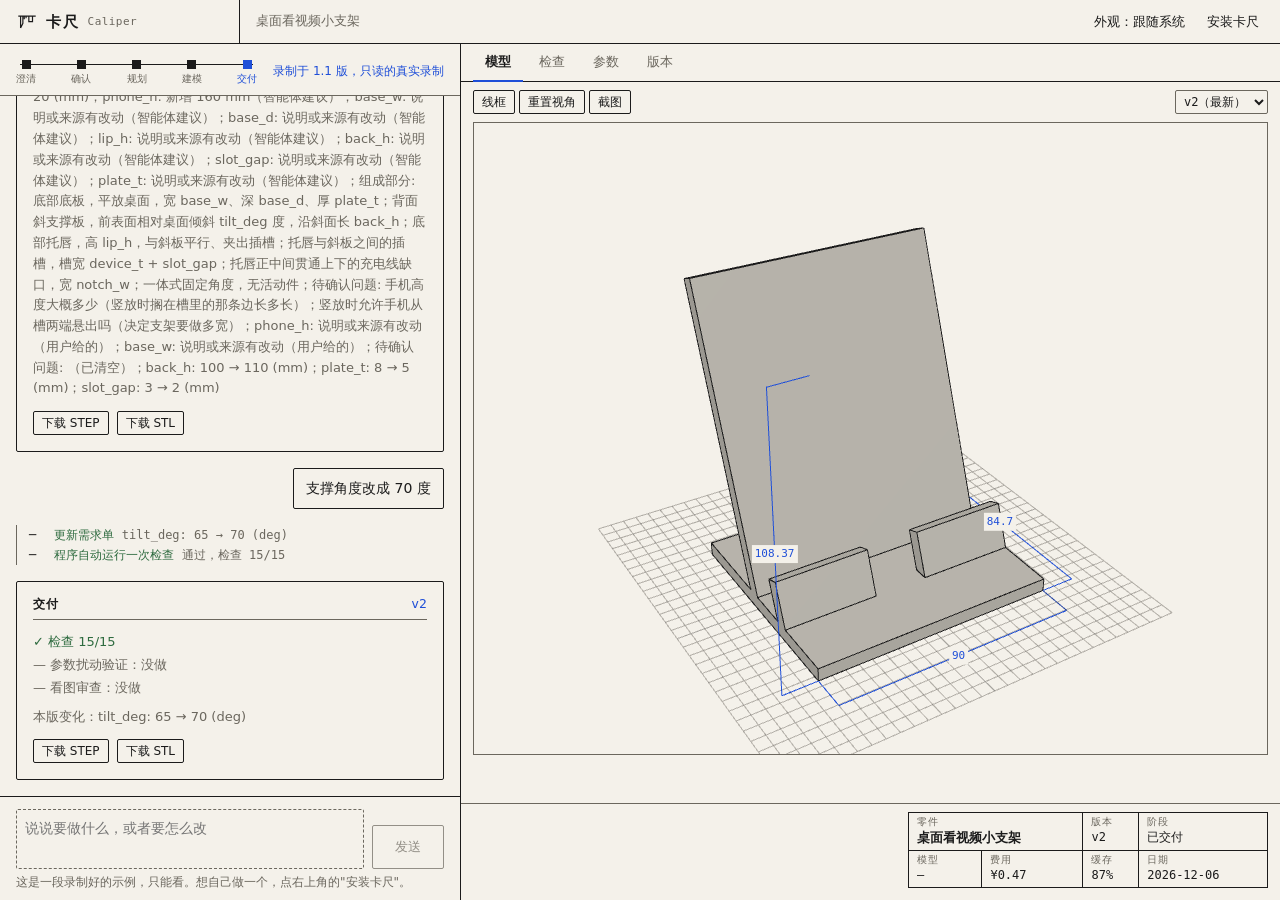
==== site/demo/index.html @ 4a447a4d "feat: 产品主页和在线回放；旧网页界面退役 另：持续集成的 Mac 机器改用 macos-15（偏离 D18）。  Co-Authored-By: Claude Opus 5.5 <noreply" ====
<!doctype html>
<html lang="zh-CN" data-theme="system" data-mode="static">
<head>
  <meta charset="utf-8">
  <meta name="viewport" content="width=device-width, initial-scale=1">
  <title>在线示例 · 卡尺 Caliper</title>
  <link rel="stylesheet" href="./static/css/tokens.css">
  <link rel="stylesheet" href="./static/css/base.css">
  <link rel="stylesheet" href="./static/css/layout.css">
  <link rel="stylesheet" href="./static/css/chat.css">
  <link rel="stylesheet" href="./static/css/bench.css">
  <link rel="stylesheet" href="./static/css/pages.css">
  <script type="importmap">{"imports": {"three": "./static/vendor/three/three.module.js"}}</script>
</head>
<body>
  <header class="topbar">
    <div class="brand"><span class="brand-mark" id="brand-mark"></span><span class="brand-name">卡尺</span><span class="brand-en">Caliper</span></div>
    <div class="top-title" id="top-title"></div>
    <div class="top-actions">
      <button class="btn btn-text" type="button" id="theme-btn"></button>
      <button class="btn btn-text" type="button" id="settings-btn">设置</button>
    </div>
  </header>
  <div class="conn hidden" id="conn" role="status" aria-live="polite">连接断开，正在重试</div>

  <main class="app" id="app">
    <aside class="sidebar" id="sidebar" aria-label="会话"></aside>
    <section class="chat" id="chat" aria-label="对话"></section>
    <section class="bench" id="bench" aria-label="工作台"></section>
  </main>
  <section class="page hidden" id="page"></section>

  <div class="toast" id="toast" role="status" aria-live="polite"></div>
  <dialog class="dialog" id="dialog" aria-label="确认"></dialog>

  <template id="icons">
    <svg data-icon="plus" width="14" height="14" viewBox="0 0 16 16" fill="none" aria-hidden="true"><path d="M8 3v10M3 8h10" stroke="currentColor" stroke-width="1.3"/></svg>
    <svg data-icon="pencil" width="14" height="14" viewBox="0 0 16 16" fill="none" aria-hidden="true"><path d="M3 13l1-3.5 7-7 2.5 2.5-7 7L3 13z" stroke="currentColor" stroke-width="1.2"/></svg>
    <svg data-icon="cross" width="14" height="14" viewBox="0 0 16 16" fill="none" aria-hidden="true"><path d="M4 4l8 8M12 4l-8 8" stroke="currentColor" stroke-width="1.3"/></svg>
    <svg data-icon="stop" width="12" height="12" viewBox="0 0 16 16" fill="none" aria-hidden="true"><path d="M4 4h8v8H4z" fill="currentColor"/></svg>
    <svg data-icon="caliper" width="22" height="22" viewBox="0 0 24 24" fill="none" aria-hidden="true"><path d="M2.5 5.5h19M5 5.5v13M5 18.5l2.5-5V5.5M14 5.5v6h4v-6M9 5.5V9M11 5.5V8" stroke="currentColor" stroke-width="1.3"/></svg>
  </template>
  <script type="module" src="./static/js/main.js"></script>
</body>
</html>
---- site/demo/static/css/tokens.css ----
/* 卡尺的视觉规范（设计文档 5.3）：浅色是米白图纸加墨线，深色是深蓝蓝图加白线。
   全部颜色只在这个文件里出现；其他样式和脚本一律用这里的变量。 */

:root {
  --paper: #F4F1EA;
  --paper-2: #EAE5D9;
  --ink: #1B1B1B;
  --ink-2: #6B675E;
  --accent: #1F4FD8;
  --ok: #2E6B3F;
  --bad: #B3261E;
  --line: var(--ink);
  --line-soft: var(--ink-2);
  --part: #D9D5CB;
  --part-edge: var(--ink);

  --font-ui: "Microsoft YaHei UI", "PingFang SC", system-ui, sans-serif;
  --font-mono: "Cascadia Mono", "SF Mono", Consolas, monospace;
  --s-1: 4px;
  --s-2: 8px;
  --s-3: 12px;
  --s-4: 16px;
  --s-5: 24px;
  --s-6: 32px;
  --radius: 2px;
  color-scheme: light;
}

:root[data-theme="dark"] {
  --paper: #0F2A4A;
  --paper-2: #16365C;
  --ink: #E6EEF8;
  --ink-2: #9DB7D6;
  --accent: #FFD166;
  --ok: #8FD6A3;
  --bad: #FF8A80;
  --line: var(--ink);
  --line-soft: var(--ink-2);
  --part: #7FA3CC;
  --part-edge: var(--ink);
  color-scheme: dark;
}

@media (prefers-color-scheme: dark) {
  :root[data-theme="system"] {
    --paper: #0F2A4A;
    --paper-2: #16365C;
    --ink: #E6EEF8;
    --ink-2: #9DB7D6;
    --accent: #FFD166;
    --ok: #8FD6A3;
    --bad: #FF8A80;
    --line: var(--ink);
    --line-soft: var(--ink-2);
    --part: #7FA3CC;
    --part-edge: var(--ink);
    color-scheme: dark;
  }
}
---- site/demo/static/css/base.css ----
/* 基础：重置、字、三种按钮、输入框、焦点、小节标题（尺寸线）、状态文字。颜色只用 tokens.css 的变量。 */

*, *::before, *::after { box-sizing: border-box; }
html, body { margin: 0; height: 100%; }
body {
  background: var(--paper);
  color: var(--ink);
  font-family: var(--font-ui);
  font-size: 14px;
  line-height: 1.6;
  -webkit-font-smoothing: antialiased;
}
h1, h2, h3, h4, p, ul, ol, dl, dd, figure { margin: 0; }
ul, ol { padding: 0; list-style: none; }
img { display: block; max-width: 100%; }
a { color: var(--accent); text-decoration: underline; text-underline-offset: 2px; }
::selection { background: var(--accent); color: var(--paper); }

/* 数字、参数名、工具调用、代码：等宽 */
.mono, code, kbd, pre, .num { font-family: var(--font-mono); font-variant-numeric: tabular-nums; }
.num { text-align: right; white-space: nowrap; }
pre { margin: 0; white-space: pre-wrap; word-break: break-word; font-size: 12px; }
.muted { color: var(--ink-2); }
.small { font-size: 12px; }
.hidden { display: none !important; }
.sr-only { position: absolute; width: 1px; height: 1px; overflow: hidden; clip-path: inset(50%); white-space: nowrap; }

/* 按钮：主要（强调色描边加强调色文字）、普通（主线色描边）、文字按钮（无边框） */
button { font: inherit; color: inherit; }
.btn {
  display: inline-flex; align-items: center; justify-content: center; gap: var(--s-1);
  height: 28px; padding: 0 var(--s-3);
  border: 1px solid var(--line); border-radius: var(--radius);
  background: transparent; color: var(--ink);
  font-size: 13px; line-height: 1; white-space: nowrap; cursor: pointer;
  transition: background-color .12s linear;
}
.btn:hover:not(:disabled) { background: var(--paper-2); }
.btn-primary { border-color: var(--accent); color: var(--accent); }
.btn-text { border-color: transparent; padding: 0 var(--s-2); }
.btn-text:hover:not(:disabled) { border-color: transparent; text-decoration: underline; text-underline-offset: 3px; background: transparent; }
.btn:disabled { color: var(--ink-2); border-color: var(--line-soft); cursor: default; opacity: .7; }
.btn-text:disabled { border-color: transparent; }
.btn.small { height: 24px; font-size: 12px; padding: 0 var(--s-2); }

/* 输入框 */
input, textarea, select {
  font: inherit; color: var(--ink); background: transparent;
  border: 1px solid var(--line-soft); border-radius: var(--radius);
  padding: var(--s-1) var(--s-2);
}
input:hover, textarea:hover, select:hover { border-color: var(--line); }
input:disabled, textarea:disabled, select:disabled { color: var(--ink-2); border-style: dashed; }
select option { background: var(--paper); color: var(--ink); }
input[type="range"] { accent-color: var(--accent); padding: 0; border: 0; }
input[type="checkbox"], input[type="radio"] { accent-color: var(--accent); }

/* 焦点：强调色 2px 描边 */
:focus { outline: none; }
:focus-visible { outline: 2px solid var(--accent); outline-offset: 1px; }

/* 小节标题：等宽小号编号 + 标题；下面一条两端带短竖线的尺寸线 */
.section-head {
  position: relative; display: flex; align-items: baseline; gap: var(--s-2);
  padding: 0 var(--s-1) var(--s-1); margin-bottom: var(--s-3);
  border-bottom: 1px solid var(--line);
}
.section-head::before, .section-head::after {
  content: ""; position: absolute; bottom: -4px; width: 1px; height: 7px; background: var(--line);
}
.section-head::before { left: 0; }
.section-head::after { right: 0; }
.section-no { font-family: var(--font-mono); font-size: 11px; color: var(--ink-2); letter-spacing: .04em; }
.section-title { font-size: 13px; font-weight: 600; letter-spacing: .06em; }
.section-meta { margin-left: auto; font-size: 12px; color: var(--ink-2); font-family: var(--font-mono); }

/* 状态：文字加符号，颜色只是辅助 */
.ok { color: var(--ok); }
.bad { color: var(--bad); }
.none { color: var(--ink-2); }

/* 滚动条细一点，颜色跟着主题 */
* { scrollbar-width: thin; scrollbar-color: var(--line-soft) transparent; }

/* 系统设置了"减少动态效果"：关掉过渡和动画 */
@media (prefers-reduced-motion: reduce) {
  *, *::before, *::after { transition: none !important; animation: none !important; }
}
---- site/demo/static/css/layout.css ----
/* 页面骨架：顶栏、三栏（会话 240px | 对话 ≥ 420px | 工作台 ≥ 440px）、连接状态、提示条、对话框、左栏。 */

body { display: grid; grid-template-rows: auto auto minmax(0, 1fr); min-width: 1040px; min-height: 640px; overflow: hidden; }
.topbar { grid-row: 1; }
.conn { grid-row: 2; }
.app, .page { grid-row: 3; }

/* ---- 顶栏 ---- */
.topbar {
  display: grid; grid-template-columns: 240px minmax(0, 1fr) auto; align-items: center;
  height: 44px; border-bottom: 1px solid var(--line);
}
.brand { display: flex; align-items: center; gap: var(--s-2); padding: 0 var(--s-4); height: 100%; border-right: 1px solid var(--line); }
.brand-mark { display: inline-flex; color: var(--ink); }
.brand-name { font-size: 15px; font-weight: 700; letter-spacing: .12em; }
.brand-en { font-family: var(--font-mono); font-size: 11px; color: var(--ink-2); letter-spacing: .04em; }
.top-title { padding: 0 var(--s-4); font-size: 13px; color: var(--ink-2); white-space: nowrap; overflow: hidden; text-overflow: ellipsis; }
.top-actions { display: flex; gap: var(--s-1); padding: 0 var(--s-3); }

.conn {
  padding: var(--s-1) var(--s-4); border-bottom: 1px solid var(--bad); color: var(--bad);
  font-size: 13px; text-align: center;
}
.conn::before { content: "✗ "; }

/* ---- 三栏 ---- */
.app {
  display: grid; min-height: 0;
  grid-template-columns: 240px minmax(420px, 36fr) minmax(440px, 64fr);
}
.app > * { min-width: 0; min-height: 0; }
.sidebar { border-right: 1px solid var(--line); display: flex; flex-direction: column; }
.chat { border-right: 1px solid var(--line); display: flex; flex-direction: column; }
.bench { display: flex; flex-direction: column; position: relative; }

/* 设置、案例库、引导：占满顶栏下面的整片区域 */
.page { min-height: 0; overflow: auto; }
body.on-page .app { display: none; }

/* ---- 左栏 ---- */
.side-head { padding: var(--s-3); border-bottom: 1px solid var(--line-soft); }
.side-head .btn { width: 100%; }
.side-list { flex: 1; overflow-y: auto; padding: var(--s-2) 0; }
.side-empty { padding: var(--s-3) var(--s-4); color: var(--ink-2); font-size: 13px; }
.side-group { margin-top: var(--s-4); }
.side-label { padding: 0 var(--s-4) var(--s-1); font-size: 12px; font-weight: 400; color: var(--ink-2); letter-spacing: .06em; }
.sessions { display: flex; flex-direction: column; }
.session { position: relative; display: flex; align-items: stretch; border-left: 2px solid transparent; }
.session.current { border-left-color: var(--accent); background: var(--paper-2); }
.session-open {
  flex: 1; min-width: 0; display: flex; flex-direction: column; gap: 2px; text-align: left;
  padding: var(--s-2) var(--s-2) var(--s-2) var(--s-4); background: transparent; border: 0; cursor: pointer;
}
.session-open:hover { background: var(--paper-2); }
.s-title { font-size: 13px; white-space: nowrap; overflow: hidden; text-overflow: ellipsis; }
.session.current .s-title { font-weight: 600; }
.s-meta { display: flex; justify-content: space-between; gap: var(--s-2); font-size: 11px; color: var(--ink-2); font-family: var(--font-mono); }
.s-rename { width: 100%; font-size: 13px; padding: 2px var(--s-1); }
.session-tools { display: flex; align-items: center; padding-right: var(--s-1); opacity: 0; }
.session:hover .session-tools, .session:focus-within .session-tools { opacity: 1; }
.session-tools .btn { padding: 0 var(--s-1); }
.side-foot { border-top: 1px solid var(--line-soft); padding: var(--s-2) var(--s-3); }

/* ---- 提示条 ---- */
.toast {
  position: fixed; left: 50%; bottom: var(--s-5); transform: translateX(-50%);
  padding: var(--s-2) var(--s-4); background: var(--paper); color: var(--ink); border: 1px solid var(--line);
  font-size: 13px; opacity: 0; pointer-events: none; transition: opacity .15s linear;
}
.toast.show { opacity: 1; }

/* ---- 对话框 ---- */
.dialog { padding: 0; border: 1px solid var(--line); border-radius: var(--radius); background: var(--paper); color: var(--ink); max-width: 440px; }
.dialog::backdrop { background: var(--paper); opacity: .7; }
.dialog-body { display: flex; flex-direction: column; gap: var(--s-3); padding: var(--s-5); }
.dialog-body h3 { font-size: 14px; }
.dialog-actions { display: flex; justify-content: flex-end; gap: var(--s-2); margin-top: var(--s-2); }
.field { display: flex; flex-direction: column; gap: var(--s-1); font-size: 12px; color: var(--ink-2); }
.field input { font-size: 14px; color: var(--ink); }

/* 窗口最小是 1100×700，但这是连边框算的：页面本身会窄十几像素。只在这种时候把左栏和两栏的下限放松一点，免得右边被切掉 */
@media (max-width: 1099px) {
  .topbar { grid-template-columns: 220px minmax(0, 1fr) auto; }
  .app { grid-template-columns: 220px minmax(400px, 36fr) minmax(420px, 64fr); }
}

/* 在线示例（静态回放，计划 4 Task 5）：只有一个只读会话，不要侧栏 */
body.static-mode .sidebar { display: none; }
body.static-mode .app { grid-template-columns: minmax(420px, 36fr) minmax(440px, 64fr); }
---- site/demo/static/css/chat.css ----
/* 中栏：阶段刻度、对话记录、工具树、卡片、输入框。颜色只用 tokens.css 的变量。 */

/* ---- 阶段刻度：一条带刻度的尺寸线 ---- */
.progress { display: flex; align-items: center; gap: var(--s-4); padding: var(--s-3) var(--s-4) var(--s-2); border-bottom: 1px solid var(--line-soft); }
.ruler { position: relative; display: flex; justify-content: space-between; flex: 1; min-width: 0; max-width: 360px; padding-top: 4px; }
.ruler::before { content: ""; position: absolute; left: 4px; right: 4px; top: 8px; border-top: 1px solid var(--line); }
.tick { position: relative; display: flex; flex-direction: column; align-items: center; gap: 2px; min-width: 0; }
.tick-mark { width: 9px; height: 9px; border: 1px solid var(--line); background: var(--paper); transition: background-color .3s linear, border-color .3s linear; }
.tick.done .tick-mark { background: var(--ink); }
.tick.current .tick-mark { border-color: var(--accent); background: var(--accent); }
.tick-label { font-family: var(--font-mono); font-size: 10px; color: var(--ink-2); white-space: nowrap; }
.tick.current .tick-label { color: var(--accent); }
.ruler-caption { font-size: 12px; color: var(--accent); white-space: nowrap; overflow: hidden; text-overflow: ellipsis; max-width: 45%; }

/* ---- 对话记录 ---- */
.messages { flex: 1; overflow-y: auto; padding: var(--s-4); display: flex; flex-direction: column; gap: var(--s-4); }
.msg p { white-space: pre-wrap; word-break: break-word; }
.msg.user { align-self: flex-end; max-width: 85%; border: 1px solid var(--line); border-radius: var(--radius); padding: var(--s-2) var(--s-3); }
.assistant-text { white-space: pre-wrap; word-break: break-word; }
.msg.live { display: flex; flex-direction: column; gap: var(--s-2); }
.streaming::after { content: ""; display: inline-block; width: 1px; height: 1em; margin-left: 2px; vertical-align: -2px; background: var(--ink); animation: caret 1s steps(1) infinite; }
@keyframes caret { 50% { opacity: 0; } }
.thinking { font-size: 13px; }

/* ---- 工具树：等宽，制图的树形线 ---- */
.tree { display: flex; flex-direction: column; font-family: var(--font-mono); font-size: 12px; line-height: 1.7; border-left: 1px solid var(--line-soft); padding-left: var(--s-3); }
.tree-line { display: flex; align-items: baseline; gap: var(--s-2); min-width: 0; color: var(--ink); text-align: left; background: transparent; border: 0; padding: 0; font: inherit; }
.tree-line.d1 { padding-left: var(--s-2); }
.tree-mark { flex: none; color: var(--ink-2); min-width: 1.4em; }
.tree-line.d0 .tree-mark { color: var(--ink); font-weight: 600; }
.tree-text { flex: none; white-space: nowrap; }
.tree-detail { color: var(--ink-2); white-space: nowrap; overflow: hidden; text-overflow: ellipsis; min-width: 0; }
.tree-line.bad .tree-detail, .tree-line.bad .tree-text { color: var(--bad); }
.tree-line.ok.d0 .tree-text { color: var(--ok); }
.tree-toggle { cursor: pointer; }
.tree-toggle:hover .tree-text { text-decoration: underline; text-underline-offset: 3px; }
.tree-toggle::after { content: "+"; margin-left: auto; padding-left: var(--s-2); color: var(--ink-2); }
.tree-toggle[aria-expanded="true"]::after { content: "−"; }
.spin { flex: none; display: inline-block; width: 8px; height: 1px; background: var(--accent); animation: spin .8s linear infinite; margin-right: -2px; }
@keyframes spin { to { transform: rotate(360deg); } }
.tree-line.running .tree-text { color: var(--accent); }

/* ---- 卡片：1px 线框，没有阴影 ---- */
.card { border: 1px solid var(--line); border-radius: var(--radius); display: flex; flex-direction: column; gap: var(--s-2); padding: var(--s-3) var(--s-4) var(--s-4); }
.card-head { display: flex; justify-content: space-between; align-items: baseline; border-bottom: 1px solid var(--line-soft); padding-bottom: var(--s-1); margin-bottom: var(--s-1); }
.card-kind { font-size: 12px; font-weight: 600; letter-spacing: .06em; }
.card-extra { font-family: var(--font-mono); font-size: 13px; color: var(--accent); }
.card-text { white-space: pre-wrap; }
.card-lines { display: flex; flex-direction: column; gap: 2px; font-size: 13px; }
.card-actions { display: flex; align-items: center; flex-wrap: wrap; gap: var(--s-2); margin-top: var(--s-1); }
.card.trouble.failed, .card.trouble.error { border-color: var(--bad); }
.card.trouble .card-kind { color: var(--bad); }
.card.trouble.stopped .card-kind { color: var(--ink-2); }
.changes { font-size: 13px; color: var(--ink-2); }
.objections { padding-left: var(--s-4); font-size: 13px; list-style: "– "; }
a.btn { text-decoration: none; }

.questions { display: flex; flex-direction: column; gap: var(--s-3); }
.questions li { display: grid; grid-template-columns: 1.6em minmax(0, 1fr); gap: var(--s-2); }
.q-no { font-family: var(--font-mono); color: var(--accent); }
.q-body { display: flex; flex-direction: column; gap: var(--s-1); }
.answer { width: 100%; resize: vertical; min-height: 30px; }

/* ---- 需求单 ---- */
.brief { display: flex; flex-direction: column; gap: var(--s-2); }
.brief-name { font-size: 15px; font-weight: 600; }
.brief-list h4 { font-size: 12px; font-weight: 600; color: var(--ink-2); margin-bottom: 2px; }
.brief-list ul { padding-left: var(--s-4); list-style: "– "; font-size: 13px; }
.table { width: 100%; border-collapse: collapse; font-size: 13px; }
.table th { text-align: left; font-weight: 400; font-size: 12px; color: var(--ink-2); border-bottom: 1px solid var(--line); padding: 2px var(--s-2) 2px 0; }
.table td { border-bottom: 1px solid var(--line-soft); padding: var(--s-1) var(--s-2) var(--s-1) 0; vertical-align: top; }
.table th.num, .table td.num { text-align: right; }
.tag { display: inline-block; font-size: 11px; line-height: 1; padding: 3px 5px; border: 1px solid var(--line); border-radius: var(--radius); white-space: nowrap; }
.tag-user { background: var(--ink); color: var(--paper); }
.tag-suggested { color: var(--ink-2); border-color: var(--line-soft); }
.status { white-space: nowrap; }
.status.ok { color: var(--ok); }
.status.bad { color: var(--bad); }
.status.none { color: var(--ink-2); }

/* ---- 空状态 ---- */
.empty { margin: auto 0; display: flex; flex-direction: column; gap: var(--s-3); padding: var(--s-5) 0; }
.empty p { font-size: 15px; }
.examples { display: flex; flex-direction: column; gap: var(--s-1); border-left: 1px solid var(--line); }
.examples .btn { justify-content: flex-start; height: auto; padding: var(--s-1) var(--s-3); white-space: normal; text-align: left; line-height: 1.5; color: var(--accent); }

/* ---- 输入框 ---- */
.composer { border-top: 1px solid var(--line); padding: var(--s-3) var(--s-4) var(--s-2); }
.composer-row { display: flex; gap: var(--s-2); align-items: flex-end; }
.composer-input { flex: 1; resize: none; min-height: 44px; max-height: 180px; line-height: 1.5; padding: var(--s-2); }
.composer-send { height: 44px; min-width: 72px; }
.composer-note { margin-top: var(--s-1); }
---- site/demo/static/css/bench.css ----
/* 右栏：页签、模型页签（3D、工具条、阶段刻度）、检查、参数、版本、标题栏。颜色只用 tokens.css 的变量。 */

/* ---- 页签 ---- */
.tabs { display: flex; border-bottom: 1px solid var(--line); padding: 0 var(--s-3); gap: var(--s-1); }
.tab {
  height: 38px; padding: 0 var(--s-3); border: 0; background: transparent; cursor: pointer;
  font-size: 13px; color: var(--ink-2); border-bottom: 2px solid transparent; margin-bottom: -1px;
}
.tab:hover { color: var(--ink); }
.tab[aria-selected="true"] { color: var(--ink); border-bottom-color: var(--accent); font-weight: 600; }
.panels { flex: 1; min-height: 0; position: relative; }
.panel { position: absolute; inset: 0; overflow: auto; }
.panel[hidden] { display: none; }
.panel-model { display: flex; flex-direction: column; overflow: hidden; }

/* ---- 模型 ---- */
.model-bar { display: flex; justify-content: space-between; align-items: center; gap: var(--s-2); padding: var(--s-2) var(--s-3); }
.model-tools { display: flex; gap: var(--s-1); }
.btn[aria-pressed="true"] { background: var(--paper-2); font-weight: 600; }   /* 按下的开关：和主要按钮区分开 */
.version-select { font-family: var(--font-mono); font-size: 12px; height: 24px; padding: 0 var(--s-1); }
.model-stage { position: relative; flex: 1; min-height: 0; margin: 0 var(--s-3); border: 1px solid var(--line-soft); }
.viewport { position: absolute; inset: 0; overflow: hidden; }
.viewer-canvas { display: block; width: 100%; height: 100%; cursor: grab; }
.viewer-canvas:active { cursor: grabbing; }
.dim-labels { position: absolute; inset: 0; pointer-events: none; }
.dim-label {
  position: absolute; left: 0; top: 0; padding: 0 3px; background: var(--paper);
  font-family: var(--font-mono); font-size: 11px; color: var(--accent); white-space: nowrap;
}
.shot { position: absolute; inset: 0; width: 100%; height: 100%; object-fit: contain; background: var(--paper); }
.viewer-note {
  position: absolute; left: 0; right: 0; top: 0; padding: var(--s-1) var(--s-3);
  border-bottom: 1px solid var(--line-soft); background: var(--paper); font-size: 12px; color: var(--ink-2);
}
.bench-empty { position: absolute; inset: 0; display: flex; flex-direction: column; align-items: flex-start; justify-content: center; gap: var(--s-2); padding: var(--s-6); }
.bench-empty p { max-width: 32em; color: var(--ink-2); }
.bench-empty .btn { padding-left: 0; color: var(--accent); }

/* 阶段回看：一条带刻度的尺寸线，刻度可以点 */
.stage-ruler { padding: var(--s-2) var(--s-4) var(--s-3); min-height: 48px; }
.ruler.wide { max-width: none; }
.tick-btn { display: flex; flex-direction: column; align-items: center; gap: 2px; background: transparent; border: 0; padding: 0 2px; cursor: pointer; }
.tick-btn:hover .tick-label { color: var(--ink); }
.stage-ruler .tick.done .tick-mark { background: var(--paper); }
.stage-ruler .tick.current .tick-mark { background: var(--accent); border-color: var(--accent); }

/* 留出右下角标题栏的位置 */
.titleblock-slot { flex: none; }

/* ---- 检查、参数、版本的公共部分 ---- */
.pane { padding: var(--s-4) var(--s-4) var(--s-5); display: flex; flex-direction: column; gap: var(--s-5); }
.bench-empty.static { position: static; padding: var(--s-6) var(--s-5); }
.big-count { display: flex; align-items: baseline; gap: var(--s-3); }
.num.big { font-size: 32px; line-height: 1; letter-spacing: -.02em; text-align: left; }
.num.big.ok { color: var(--ok); }
.num.big.bad { color: var(--bad); }
.table.checks td:nth-child(2) { word-break: break-all; }
.group-row th { padding-top: var(--s-3); font-size: 12px; font-weight: 600; color: var(--ink); border-bottom: 1px solid var(--line-soft); text-align: left; }
.row-bad td { color: var(--bad); }
.plain-list { padding-left: var(--s-4); list-style: "– "; font-size: 13px; }

/* 看图审查的四张小图 */
.review-views { display: grid; grid-template-columns: repeat(4, minmax(0, 1fr)); gap: var(--s-2); margin-bottom: var(--s-3); }
.view-thumb { display: flex; flex-direction: column; gap: 2px; padding: 0; border: 1px solid var(--line-soft); background: transparent; cursor: zoom-in; }
.view-thumb img { width: 100%; aspect-ratio: 4 / 3; object-fit: contain; }
.dialog-body.zoom { padding: var(--s-3); align-items: flex-end; }
.dialog-body.zoom img { max-width: min(80vw, 900px); max-height: 70vh; }
.dialog:has(.zoom) { max-width: none; }

/* ---- 参数 ---- */
.lock-note { padding: var(--s-2) var(--s-3); border: 1px dashed var(--line-soft); font-size: 13px; }
.params-edit td { vertical-align: middle; }
.params-edit tr.edited td:first-child { border-left: 2px solid var(--accent); padding-left: var(--s-2); }
.params-edit .pname { display: block; }
.params-edit .note { display: block; font-size: 11px; line-height: 1.4; max-width: 18em; }
.param-input { width: 6.5em; text-align: right; font-family: var(--font-mono); }
.param-input[aria-invalid="true"] { border-color: var(--bad); }
.field-error { font-size: 11px; color: var(--bad); text-align: left; white-space: normal; }
.params-edit .unit { width: 2.5em; }
.params-edit .slider input { width: 100%; min-width: 80px; }
.apply-row { display: flex; gap: var(--s-2); margin-top: var(--s-3); }
.apply-failed { border: 1px solid var(--bad); padding: var(--s-2) var(--s-3); margin-bottom: var(--s-3); display: flex; flex-direction: column; gap: var(--s-1); }
.failed-list { padding-left: var(--s-4); list-style: "– "; font-size: 13px; }

/* ---- 版本 ---- */
.versions { display: flex; flex-direction: column; }
.version { display: grid; grid-template-columns: auto 96px minmax(0, 1fr); gap: var(--s-3); padding: var(--s-3) 0; border-bottom: 1px solid var(--line-soft); }
.version.picked { border-left: 2px solid var(--accent); padding-left: var(--s-2); }
.v-pick { padding-top: 2px; }
.v-thumb { width: 96px; height: 72px; object-fit: contain; border: 1px solid var(--line-soft); }
.v-body { display: flex; flex-direction: column; gap: var(--s-1); min-width: 0; }
.v-head { display: flex; align-items: baseline; gap: var(--s-3); }
.v-name { font-size: 15px; font-weight: 600; }
.v-changes { font-size: 13px; color: var(--ink-2); overflow-wrap: anywhere; display: -webkit-box; -webkit-line-clamp: 3; -webkit-box-orient: vertical; overflow: hidden; }
.v-actions { display: flex; flex-wrap: wrap; gap: var(--s-1); }
.compare { display: flex; flex-direction: column; gap: var(--s-2); }
.compare-shots { display: grid; grid-template-columns: 1fr 1fr; gap: var(--s-3); }
.compare-shots img { width: 100%; aspect-ratio: 4 / 3; object-fit: contain; border: 1px solid var(--line-soft); }

/* ---- 标题栏：像图纸右下角的那一块 ---- */
.titleblock-slot { display: flex; justify-content: flex-end; padding: var(--s-2) var(--s-3) var(--s-3); border-top: 1px solid var(--line-soft); }
.titleblock { border-collapse: collapse; border: 1px solid var(--line); min-width: 360px; max-width: 100%; }
.titleblock td { border: 1px solid var(--line); padding: 2px var(--s-2) 3px; vertical-align: top; }
.tb-label { display: block; font-size: 10px; color: var(--ink-2); letter-spacing: .08em; line-height: 1.4; }
.tb-value { display: block; font-family: var(--font-mono); font-size: 12px; line-height: 1.4; white-space: nowrap; overflow: hidden; text-overflow: ellipsis; max-width: 16em; }
.tb-part .tb-value { font-family: var(--font-ui); font-weight: 600; font-size: 13px; }
---- site/demo/static/css/pages.css ----
/* 整页：引导、设置、案例库。颜色只用 tokens.css 的变量。 */

.page-narrow { max-width: 720px; margin: 0 auto; padding: var(--s-6) var(--s-5); display: flex; flex-direction: column; gap: var(--s-4); }
.page-title { font-size: 20px; font-weight: 600; letter-spacing: .04em; }
.page-top { display: flex; justify-content: space-between; align-items: baseline; }
.page-actions { display: flex; flex-wrap: wrap; align-items: center; gap: var(--s-2); }
.field-row { display: grid; grid-template-columns: repeat(auto-fit, minmax(180px, 1fr)); gap: var(--s-3); }
.field.wide input { max-width: 420px; }
.note-block { max-width: 36em; border-left: 1px solid var(--line-soft); padding-left: var(--s-3); }

/* ---- 引导 ---- */
.ruler.steps { max-width: 420px; margin-bottom: var(--s-3); }
.ruler.steps .tick-label { font-size: 11px; }
.choice-list { display: flex; flex-direction: column; border-top: 1px solid var(--line-soft); }
.choice {
  display: grid; grid-template-columns: 9em minmax(0, 1fr); gap: var(--s-3); align-items: baseline; text-align: left;
  padding: var(--s-2) var(--s-3); border: 0; border-bottom: 1px solid var(--line-soft); border-left: 2px solid transparent;
  background: transparent; cursor: pointer;
}
.choice:hover { background: var(--paper-2); }
.choice.on { border-left-color: var(--accent); background: var(--paper-2); }
.choice-name { font-weight: 600; }
.key-input { font-family: var(--font-mono); width: 100%; max-width: 420px; }

/* ---- 设置 ---- */
.settings { display: grid; grid-template-columns: 200px minmax(0, 1fr); height: 100%; }
.set-nav { border-right: 1px solid var(--line); padding: var(--s-5) var(--s-3); display: flex; flex-direction: column; gap: var(--s-4); }
.set-nav ol { display: flex; flex-direction: column; gap: 2px; }
.set-nav a { display: flex; gap: var(--s-2); padding: var(--s-1) var(--s-2); color: var(--ink); text-decoration: none; font-size: 13px; }
.set-nav a:hover { background: var(--paper-2); }
.set-nav .mono { color: var(--ink-2); font-size: 11px; }
.set-body { overflow-y: auto; padding: var(--s-6) var(--s-6) 30vh; display: flex; flex-direction: column; gap: var(--s-6); max-width: 760px; }
.set-block { display: flex; flex-direction: column; gap: var(--s-3); scroll-margin-top: var(--s-5); }
.set-block .field { max-width: 420px; }
.set-note { font-size: 13px; }
.toggle { display: grid; grid-template-columns: auto minmax(0, 1fr); gap: var(--s-3); align-items: start; padding: var(--s-2) 0; border-bottom: 1px solid var(--line-soft); cursor: pointer; }
.toggle input { margin-top: 4px; }
.toggle-text { display: flex; flex-direction: column; gap: 2px; }
.radio-row { display: flex; gap: var(--s-5); }
.radio { display: flex; gap: var(--s-2); align-items: center; cursor: pointer; }
.path { word-break: break-all; }
.table.about { max-width: 420px; }

/* ---- 案例库 ---- */
.case-list { display: flex; flex-direction: column; }
.case { padding: var(--s-3) 0; border-bottom: 1px solid var(--line-soft); display: flex; flex-direction: column; gap: var(--s-1); }
.case-head { display: flex; align-items: baseline; gap: var(--s-3); }
.case-head h3 { font-size: 14px; font-weight: 600; }
.case-tags { display: flex; flex-wrap: wrap; gap: var(--s-1); flex: 1; }
.case-request { font-size: 13px; }
.case-stages { display: flex; flex-wrap: wrap; gap: var(--s-1) var(--s-4); color: var(--ink-2); }
.empty-note { display: flex; flex-direction: column; align-items: flex-start; gap: var(--s-1); }
.fatal { padding: var(--s-6); grid-column: 1 / -1; }
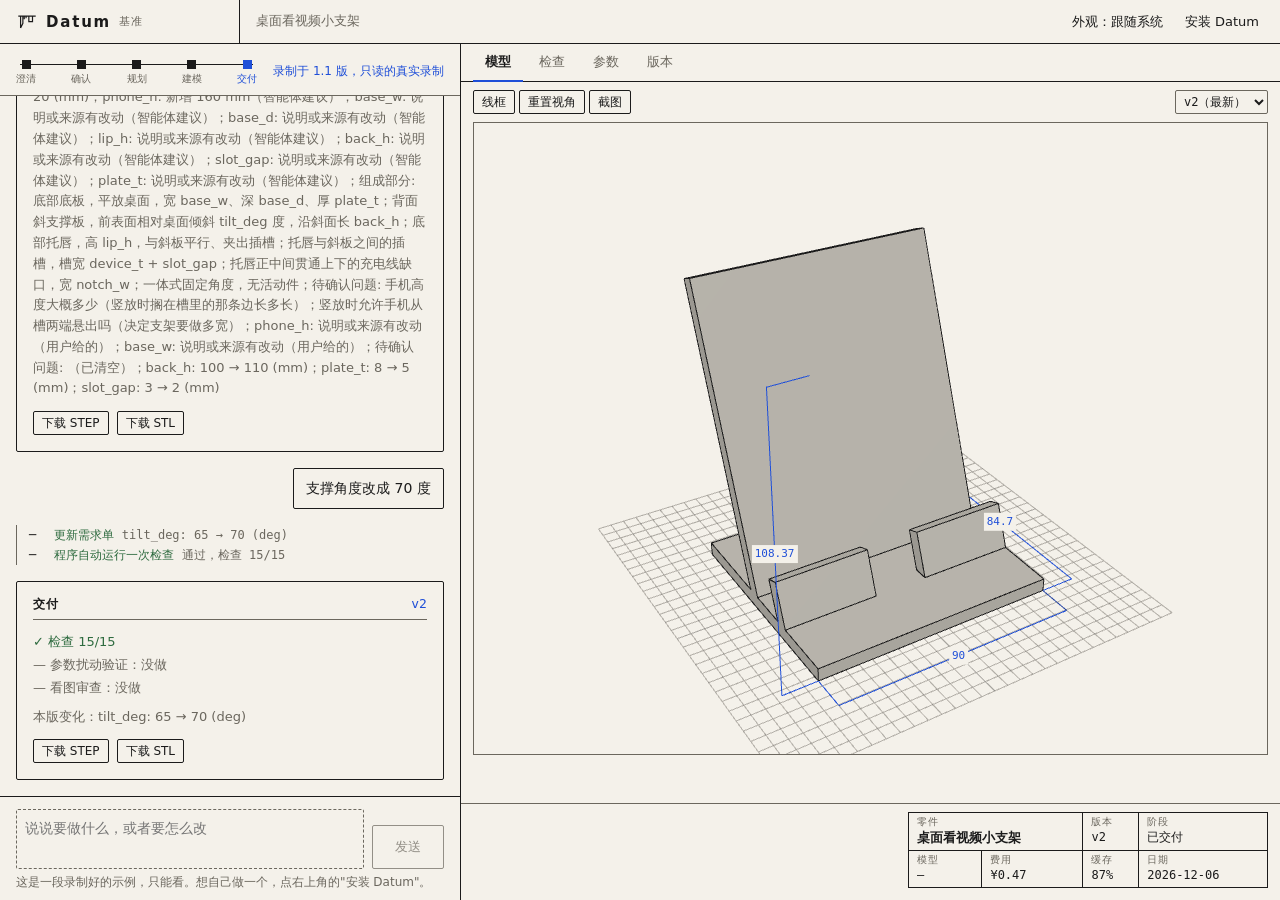
==== commit a584bb7c: "chore: 改名为 Datum 基准，版本 3.0.0 Co-Authored-By: Claude Opus 5.5 <noreply@anthropic.com>" ====
--- a/site/demo/index.html
+++ b/site/demo/index.html
@@ -3,7 +3,7 @@
 <head>
   <meta charset="utf-8">
   <meta name="viewport" content="width=device-width, initial-scale=1">
-  <title>在线示例 · 卡尺 Caliper</title>
+  <title>在线示例 · Datum 基准</title>
   <link rel="stylesheet" href="./static/css/tokens.css">
   <link rel="stylesheet" href="./static/css/base.css">
   <link rel="stylesheet" href="./static/css/layout.css">
@@ -14,7 +14,7 @@
 </head>
 <body>
   <header class="topbar">
-    <div class="brand"><span class="brand-mark" id="brand-mark"></span><span class="brand-name">卡尺</span><span class="brand-en">Caliper</span></div>
+    <div class="brand"><span class="brand-mark" id="brand-mark"></span><span class="brand-name">Datum</span><span class="brand-en">基准</span></div>
     <div class="top-title" id="top-title"></div>
     <div class="top-actions">
       <button class="btn btn-text" type="button" id="theme-btn"></button>
@@ -38,7 +38,7 @@
     <svg data-icon="pencil" width="14" height="14" viewBox="0 0 16 16" fill="none" aria-hidden="true"><path d="M3 13l1-3.5 7-7 2.5 2.5-7 7L3 13z" stroke="currentColor" stroke-width="1.2"/></svg>
     <svg data-icon="cross" width="14" height="14" viewBox="0 0 16 16" fill="none" aria-hidden="true"><path d="M4 4l8 8M12 4l-8 8" stroke="currentColor" stroke-width="1.3"/></svg>
     <svg data-icon="stop" width="12" height="12" viewBox="0 0 16 16" fill="none" aria-hidden="true"><path d="M4 4h8v8H4z" fill="currentColor"/></svg>
-    <svg data-icon="caliper" width="22" height="22" viewBox="0 0 24 24" fill="none" aria-hidden="true"><path d="M2.5 5.5h19M5 5.5v13M5 18.5l2.5-5V5.5M14 5.5v6h4v-6M9 5.5V9M11 5.5V8" stroke="currentColor" stroke-width="1.3"/></svg>
+    <svg data-icon="brand" width="22" height="22" viewBox="0 0 24 24" fill="none" aria-hidden="true"><path d="M2.5 5.5h19M5 5.5v13M5 18.5l2.5-5V5.5M14 5.5v6h4v-6M9 5.5V9M11 5.5V8" stroke="currentColor" stroke-width="1.3"/></svg>
   </template>
   <script type="module" src="./static/js/main.js"></script>
 </body>
--- a/site/demo/static/css/tokens.css
+++ b/site/demo/static/css/tokens.css
@@ -1,4 +1,4 @@
-/* 卡尺的视觉规范（设计文档 5.3）：浅色是米白图纸加墨线，深色是深蓝蓝图加白线。
+/* Datum 的视觉规范（设计文档 5.3）：浅色是米白图纸加墨线，深色是深蓝蓝图加白线。
    全部颜色只在这个文件里出现；其他样式和脚本一律用这里的变量。 */
 
 :root {
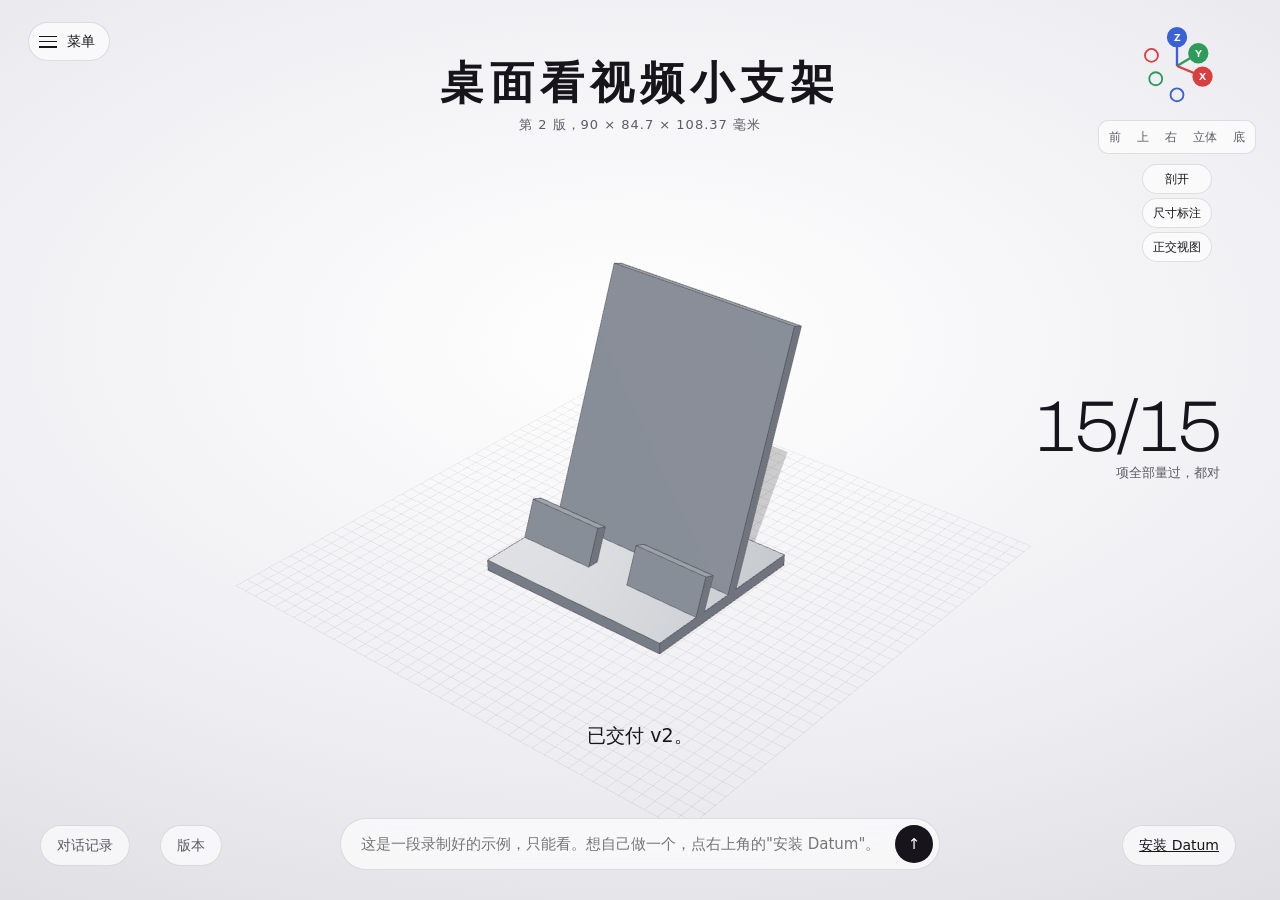
==== commit f4fb867e: "feat: 展台界面（外壳、需求单、抽屉、三维舞台、多零件、运动条、调参数、对比） Co-Authored-By: Claude Opus 5.5 <noreply@anthropic.com>" ====
--- a/site/demo/index.html
+++ b/site/demo/index.html
@@ -6,40 +6,49 @@
   <title>在线示例 · Datum 基准</title>
   <link rel="stylesheet" href="./static/css/tokens.css">
   <link rel="stylesheet" href="./static/css/base.css">
-  <link rel="stylesheet" href="./static/css/layout.css">
-  <link rel="stylesheet" href="./static/css/chat.css">
-  <link rel="stylesheet" href="./static/css/bench.css">
+  <link rel="stylesheet" href="./static/css/stage.css">
+  <link rel="stylesheet" href="./static/css/overlays.css">
   <link rel="stylesheet" href="./static/css/pages.css">
   <script type="importmap">{"imports": {"three": "./static/vendor/three/three.module.js"}}</script>
 </head>
 <body>
-  <header class="topbar">
-    <div class="brand"><span class="brand-mark" id="brand-mark"></span><span class="brand-name">Datum</span><span class="brand-en">基准</span></div>
-    <div class="top-title" id="top-title"></div>
-    <div class="top-actions">
-      <button class="btn btn-text" type="button" id="theme-btn"></button>
-      <button class="btn btn-text" type="button" id="settings-btn">设置</button>
-    </div>
-  </header>
-  <div class="conn hidden" id="conn" role="status" aria-live="polite">连接断开，正在重试</div>
+  <div id="view" aria-label="零件的三维画面"></div>
+  <div id="labels" class="gone" aria-hidden="true"></div>
+  <svg id="svg-ns" class="gone" aria-hidden="true"></svg>
 
-  <main class="app" id="app">
-    <aside class="sidebar" id="sidebar" aria-label="会话"></aside>
-    <section class="chat" id="chat" aria-label="对话"></section>
-    <section class="bench" id="bench" aria-label="工作台"></section>
-  </main>
-  <section class="page hidden" id="page"></section>
+  <button class="menu-btn glass pill" type="button" id="menu-btn" aria-label="菜单"><span class="bars" aria-hidden="true"><i></i><i></i><i></i></span>菜单</button>
+  <div class="title fade"><h1 id="title-h1">新零件</h1><p id="title-sub"></p></div>
 
+  <nav class="steps gone" id="steps" aria-label="步骤"></nav>
+  <nav class="parts" id="parts" aria-label="零件"></nav>
+  <button class="score gone" type="button" id="score" aria-label="查看检查"><b class="num" id="score-n"></b><span id="score-l"></span></button>
+  <div class="part-card glass gone" id="part-card" role="status"></div>
+  <div class="gizmo fade hide" id="gizmo"></div>
+
+  <section class="brief-card away" id="brief" aria-label="需求单" aria-hidden="true"></section>
+  <div class="caption fade" id="caption" role="status" aria-live="polite"></div>
+  <div class="choices" id="choices"></div>
+  <div class="motion glass gone" id="motion" aria-label="让它动起来"></div>
+  <div class="asm-tools gone" id="asm-tools"></div>
+  <div class="prompt glass pill" id="prompt"></div>
+  <button class="corner history glass pill" type="button" id="history-btn">对话记录</button>
+  <button class="corner versions glass pill" type="button" id="versions-btn">版本</button>
+  <button class="corner tune-open glass pill gone" type="button" id="tune-open"><svg viewBox="0 0 16 16" fill="none" stroke="currentColor" stroke-width="1.5" aria-hidden="true"><path d="M2 4h7M13 4h1M2 12h2M8 12h6"/><circle cx="11" cy="4" r="2"/><circle cx="6" cy="12" r="2"/></svg>调参数</button>
+
+  <div class="compare-bar glass pill gone" id="compare-bar" role="toolbar" aria-label="对比"></div>
+  <div class="compare-changes glass gone" id="compare-changes" role="status"></div>
+  <div class="compare-split gone" id="compare-split"></div>
+
+  <div class="scrim" id="scrim"></div>
+  <aside class="drawer left" id="menu" aria-label="菜单"></aside>
+  <aside class="drawer left" id="history" aria-label="对话记录"></aside>
+  <aside class="drawer right" id="inspector" aria-label="检查和版本"></aside>
+  <section class="tune-sheet" id="tune" aria-label="调参数" aria-hidden="true"></section>
+
+  <div class="conn glass pill gone" id="conn" role="status" aria-live="polite">连接断开，正在重试</div>
+  <section class="page gone" id="page"></section>
   <div class="toast" id="toast" role="status" aria-live="polite"></div>
   <dialog class="dialog" id="dialog" aria-label="确认"></dialog>
-
-  <template id="icons">
-    <svg data-icon="plus" width="14" height="14" viewBox="0 0 16 16" fill="none" aria-hidden="true"><path d="M8 3v10M3 8h10" stroke="currentColor" stroke-width="1.3"/></svg>
-    <svg data-icon="pencil" width="14" height="14" viewBox="0 0 16 16" fill="none" aria-hidden="true"><path d="M3 13l1-3.5 7-7 2.5 2.5-7 7L3 13z" stroke="currentColor" stroke-width="1.2"/></svg>
-    <svg data-icon="cross" width="14" height="14" viewBox="0 0 16 16" fill="none" aria-hidden="true"><path d="M4 4l8 8M12 4l-8 8" stroke="currentColor" stroke-width="1.3"/></svg>
-    <svg data-icon="stop" width="12" height="12" viewBox="0 0 16 16" fill="none" aria-hidden="true"><path d="M4 4h8v8H4z" fill="currentColor"/></svg>
-    <svg data-icon="brand" width="22" height="22" viewBox="0 0 24 24" fill="none" aria-hidden="true"><path d="M2.5 5.5h19M5 5.5v13M5 18.5l2.5-5V5.5M14 5.5v6h4v-6M9 5.5V9M11 5.5V8" stroke="currentColor" stroke-width="1.3"/></svg>
-  </template>
   <script type="module" src="./static/js/main.js"></script>
 </body>
 </html>
--- a/site/demo/static/css/tokens.css
+++ b/site/demo/static/css/tokens.css
@@ -1,59 +1,91 @@
-/* Datum 的视觉规范（设计文档 5.3）：浅色是米白图纸加墨线，深色是深蓝蓝图加白线。
-   全部颜色只在这个文件里出现；其他样式和脚本一律用这里的变量。 */
-
+/* 颜色和尺寸的唯一来源（设计文档第 7.2 节）：浅色"影棚"、深色"黑曜"。别的样式和脚本只用这里的变量。
+   三维画面里的颜色（坐标轴、轮廓线、网格、灯光）也从这里读。 */
 :root {
-  --paper: #F4F1EA;
-  --paper-2: #EAE5D9;
-  --ink: #1B1B1B;
-  --ink-2: #6B675E;
-  --accent: #1F4FD8;
-  --ok: #2E6B3F;
-  --bad: #B3261E;
-  --line: var(--ink);
-  --line-soft: var(--ink-2);
-  --part: #D9D5CB;
-  --part-edge: var(--ink);
-
+  color-scheme: light;
+  --bg: radial-gradient(110% 85% at 50% 38%, #FFFFFF 0, #EEEDF1 55%, #D9D8DE 100%);
+  --ink: #17151B;
+  --mute: #5E5A66;
+  --acc: #17151B;
+  --acc-ink: #FFFFFF;
+  --move: #4767E8;
+  --ok: #1F8A4C;
+  --bad: #C93A2E;
+  --glass: rgba(255, 255, 255, 0.66);
+  --line: rgba(23, 21, 27, 0.12);
+  --panel: rgba(250, 250, 252, 0.94);
+  --scrim: rgba(23, 21, 27, 0.18);
+  --axis-x: #D93F3F;
+  --axis-y: #2E9B5B;
+  --axis-z: #3A62D6;
+  --edge: #17151B;
+  --sky: #FFFFFF;
+  --ground: #C9C7D0;
+  --rim: #FFFFFF;
+  --part: #8E949D;
   --font-ui: "Microsoft YaHei UI", "PingFang SC", system-ui, sans-serif;
-  --font-mono: "Cascadia Mono", "SF Mono", Consolas, monospace;
-  --s-1: 4px;
-  --s-2: 8px;
-  --s-3: 12px;
-  --s-4: 16px;
-  --s-5: 24px;
-  --s-6: 32px;
-  --radius: 2px;
-  color-scheme: light;
+  --font-num: "Archivo", "Microsoft YaHei UI", "PingFang SC", system-ui, sans-serif;
+  --r-pill: 999px;
+  --r-card: 20px;
+  --t: 0.3s cubic-bezier(0.2, 0.8, 0.2, 1);
+  --h1-weight: 700;
+  --h1-stretch: 100%;
 }
 
 :root[data-theme="dark"] {
-  --paper: #0F2A4A;
-  --paper-2: #16365C;
-  --ink: #E6EEF8;
-  --ink-2: #9DB7D6;
-  --accent: #FFD166;
-  --ok: #8FD6A3;
+  color-scheme: dark;
+  --bg: radial-gradient(110% 85% at 50% 36%, #1C2230 0, #0A0D13 55%, #030405 100%);
+  --ink: #EEF1F6;
+  --mute: #8A93A6;
+  --acc: #A9CBFF;
+  --acc-ink: #08101E;
+  --move: #7FB2FF;
+  --ok: #7FE0A8;
   --bad: #FF8A80;
-  --line: var(--ink);
-  --line-soft: var(--ink-2);
-  --part: #7FA3CC;
-  --part-edge: var(--ink);
-  color-scheme: dark;
+  --glass: rgba(255, 255, 255, 0.06);
+  --line: rgba(169, 203, 255, 0.18);
+  --panel: rgba(10, 13, 19, 0.92);
+  --scrim: rgba(0, 0, 0, 0.45);
+  --axis-x: #FF6B6B;
+  --axis-y: #5BE08F;
+  --axis-z: #7AA7FF;
+  --edge: #A9CBFF;
+  --sky: #3A4766;
+  --ground: #020305;
+  --rim: #5C8DFF;
+  --part: #C4CCD8;
+  --font-ui: "Microsoft YaHei UI", "PingFang SC", system-ui, sans-serif;
+  --font-num: "Archivo", "Microsoft YaHei UI", "PingFang SC", system-ui, sans-serif;
+  --r-pill: 999px;
+  --r-card: 20px;
+  --t: 0.3s cubic-bezier(0.2, 0.8, 0.2, 1);
+  --h1-weight: 300;
+  --h1-stretch: 115%;
 }
 
 @media (prefers-color-scheme: dark) {
   :root[data-theme="system"] {
-    --paper: #0F2A4A;
-    --paper-2: #16365C;
-    --ink: #E6EEF8;
-    --ink-2: #9DB7D6;
-    --accent: #FFD166;
-    --ok: #8FD6A3;
+    color-scheme: dark;
+    --bg: radial-gradient(110% 85% at 50% 36%, #1C2230 0, #0A0D13 55%, #030405 100%);
+    --ink: #EEF1F6;
+    --mute: #8A93A6;
+    --acc: #A9CBFF;
+    --acc-ink: #08101E;
+    --move: #7FB2FF;
+    --ok: #7FE0A8;
     --bad: #FF8A80;
-    --line: var(--ink);
-    --line-soft: var(--ink-2);
-    --part: #7FA3CC;
-    --part-edge: var(--ink);
-    color-scheme: dark;
+    --glass: rgba(255, 255, 255, 0.06);
+    --line: rgba(169, 203, 255, 0.18);
+    --panel: rgba(10, 13, 19, 0.92);
+    --scrim: rgba(0, 0, 0, 0.45);
+    --axis-x: #FF6B6B;
+    --axis-y: #5BE08F;
+    --axis-z: #7AA7FF;
+    --edge: #A9CBFF;
+    --sky: #3A4766;
+    --ground: #020305;
+    --rim: #5C8DFF;
+    --part: #C4CCD8;
+    --h1-weight: 300;
+    --h1-stretch: 115%;
   }
 }
--- a/site/demo/static/css/base.css
+++ b/site/demo/static/css/base.css
@@ -1,88 +1,71 @@
-/* 基础：重置、字、三种按钮、输入框、焦点、小节标题（尺寸线）、状态文字。颜色只用 tokens.css 的变量。 */
+/* 基础：字体、正文、三种按钮、输入框、焦点、玻璃质感、减少动态效果。 */
+@font-face {
+  font-family: "Archivo";
+  src: url("../fonts/Archivo.ttf") format("truetype");
+  font-weight: 100 900;
+  font-stretch: 62% 125%;
+  font-display: swap;
+}
 
-*, *::before, *::after { box-sizing: border-box; }
-html, body { margin: 0; height: 100%; }
+* { box-sizing: border-box; margin: 0; padding: 0; }
+html, body { height: 100%; overflow: hidden; }
 body {
-  background: var(--paper);
+  background: var(--bg);
   color: var(--ink);
   font-family: var(--font-ui);
-  font-size: 14px;
-  line-height: 1.6;
-  -webkit-font-smoothing: antialiased;
+  font-size: 15px;
+  line-height: 1.5;
 }
-h1, h2, h3, h4, p, ul, ol, dl, dd, figure { margin: 0; }
-ul, ol { padding: 0; list-style: none; }
-img { display: block; max-width: 100%; }
-a { color: var(--accent); text-decoration: underline; text-underline-offset: 2px; }
-::selection { background: var(--accent); color: var(--paper); }
+button, input, select, textarea { font: inherit; color: inherit; background: none; border: 0; }
+button { cursor: pointer; }
+button:disabled { cursor: default; opacity: 0.4; }
+a { color: inherit; }
+.num { font-family: var(--font-num); font-variant-numeric: tabular-nums; }
+.mute { color: var(--mute); }
+.small { font-size: 13px; }
+.hide { opacity: 0 !important; pointer-events: none !important; }
+.gone { display: none !important; }
+.fade { transition: opacity var(--t), transform var(--t); }
+.sr { position: absolute; width: 1px; height: 1px; overflow: hidden; clip: rect(0 0 0 0); white-space: nowrap; }
 
-/* 数字、参数名、工具调用、代码：等宽 */
-.mono, code, kbd, pre, .num { font-family: var(--font-mono); font-variant-numeric: tabular-nums; }
-.num { text-align: right; white-space: nowrap; }
-pre { margin: 0; white-space: pre-wrap; word-break: break-word; font-size: 12px; }
-.muted { color: var(--ink-2); }
-.small { font-size: 12px; }
-.hidden { display: none !important; }
-.sr-only { position: absolute; width: 1px; height: 1px; overflow: hidden; clip-path: inset(50%); white-space: nowrap; }
+.glass {
+  background: var(--glass);
+  border: 1px solid var(--line);
+  backdrop-filter: blur(18px);
+  -webkit-backdrop-filter: blur(18px);
+}
+.pill { border-radius: var(--r-pill); }
 
-/* 按钮：主要（强调色描边加强调色文字）、普通（主线色描边）、文字按钮（无边框） */
-button { font: inherit; color: inherit; }
-.btn {
-  display: inline-flex; align-items: center; justify-content: center; gap: var(--s-1);
-  height: 28px; padding: 0 var(--s-3);
-  border: 1px solid var(--line); border-radius: var(--radius);
-  background: transparent; color: var(--ink);
-  font-size: 13px; line-height: 1; white-space: nowrap; cursor: pointer;
-  transition: background-color .12s linear;
+/* 按钮：主要（强调色实心，一个画面最多一个）、玻璃、文字 */
+.btn-primary, .btn-glass, .btn-text {
+  display: inline-flex; align-items: center; justify-content: center; gap: 8px;
+  padding: 9px 20px; border-radius: var(--r-pill); font-size: 15px; white-space: nowrap;
+  transition: background var(--t), color var(--t), border-color var(--t);
 }
-.btn:hover:not(:disabled) { background: var(--paper-2); }
-.btn-primary { border-color: var(--accent); color: var(--accent); }
-.btn-text { border-color: transparent; padding: 0 var(--s-2); }
-.btn-text:hover:not(:disabled) { border-color: transparent; text-decoration: underline; text-underline-offset: 3px; background: transparent; }
-.btn:disabled { color: var(--ink-2); border-color: var(--line-soft); cursor: default; opacity: .7; }
-.btn-text:disabled { border-color: transparent; }
-.btn.small { height: 24px; font-size: 12px; padding: 0 var(--s-2); }
+.btn-primary { background: var(--acc); color: var(--acc-ink); border: 1px solid var(--acc); }
+.btn-glass { background: var(--glass); border: 1px solid var(--line); backdrop-filter: blur(18px); -webkit-backdrop-filter: blur(18px); }
+.btn-glass:hover:not(:disabled), .btn-glass[aria-pressed="true"] { border-color: var(--acc); }
+.btn-glass[aria-pressed="true"] { background: var(--acc); color: var(--acc-ink); }
+.btn-text { padding: 6px 10px; color: var(--mute); }
+.btn-text:hover:not(:disabled) { color: var(--ink); }
+.btn-small { padding: 6px 14px; font-size: 13px; }
 
-/* 输入框 */
-input, textarea, select {
-  font: inherit; color: var(--ink); background: transparent;
-  border: 1px solid var(--line-soft); border-radius: var(--radius);
-  padding: var(--s-1) var(--s-2);
+input[type="text"], input[type="number"], input[type="password"], textarea, select {
+  border: 1px solid var(--line); border-radius: 10px; background: var(--glass); padding: 7px 10px;
 }
-input:hover, textarea:hover, select:hover { border-color: var(--line); }
-input:disabled, textarea:disabled, select:disabled { color: var(--ink-2); border-style: dashed; }
-select option { background: var(--paper); color: var(--ink); }
-input[type="range"] { accent-color: var(--accent); padding: 0; border: 0; }
-input[type="checkbox"], input[type="radio"] { accent-color: var(--accent); }
+input[type="range"] { width: 100%; accent-color: var(--acc); }
+textarea { resize: none; }
 
-/* 焦点：强调色 2px 描边 */
 :focus { outline: none; }
-:focus-visible { outline: 2px solid var(--accent); outline-offset: 1px; }
+:focus-visible { outline: 2px solid var(--acc); outline-offset: 2px; }
 
-/* 小节标题：等宽小号编号 + 标题；下面一条两端带短竖线的尺寸线 */
-.section-head {
-  position: relative; display: flex; align-items: baseline; gap: var(--s-2);
-  padding: 0 var(--s-1) var(--s-1); margin-bottom: var(--s-3);
-  border-bottom: 1px solid var(--line);
-}
-.section-head::before, .section-head::after {
-  content: ""; position: absolute; bottom: -4px; width: 1px; height: 7px; background: var(--line);
-}
-.section-head::before { left: 0; }
-.section-head::after { right: 0; }
-.section-no { font-family: var(--font-mono); font-size: 11px; color: var(--ink-2); letter-spacing: .04em; }
-.section-title { font-size: 13px; font-weight: 600; letter-spacing: .06em; }
-.section-meta { margin-left: auto; font-size: 12px; color: var(--ink-2); font-family: var(--font-mono); }
+.status-ok { color: var(--ok); }
+.status-bad { color: var(--bad); }
+.status-none { color: var(--mute); }
 
-/* 状态：文字加符号，颜色只是辅助 */
-.ok { color: var(--ok); }
-.bad { color: var(--bad); }
-.none { color: var(--ink-2); }
+@keyframes pulse { 50% { opacity: 0.25; } }
+@keyframes spin { to { transform: rotate(360deg); } }
 
-/* 滚动条细一点，颜色跟着主题 */
-* { scrollbar-width: thin; scrollbar-color: var(--line-soft) transparent; }
-
-/* 系统设置了"减少动态效果"：关掉过渡和动画 */
 @media (prefers-reduced-motion: reduce) {
   *, *::before, *::after { transition: none !important; animation: none !important; }
 }
--- a/site/demo/static/css/stage.css
+++ b/site/demo/static/css/stage.css
@@ -0,0 +1,100 @@
+/* 舞台：三维画布占满窗口，其余东西浮在四周，不挡住中间的零件。 */
+#view { position: fixed; inset: 0; }
+#view canvas { display: block; width: 100%; height: 100%; cursor: grab; }
+#view canvas:active { cursor: grabbing; }
+#view .shot { position: absolute; left: 50%; top: 50%; max-width: 60vw; max-height: 60vh; transform: translate(-50%, -50%); }
+
+.menu-btn { position: fixed; z-index: 5; top: 22px; left: 28px; display: flex; align-items: center; gap: 10px; padding: 8px 14px 8px 10px; font-size: 14px; }
+.menu-btn .bars { width: 18px; height: 12px; display: flex; flex-direction: column; justify-content: space-between; }
+.menu-btn .bars i { display: block; height: 1.5px; background: var(--ink); }
+
+.title { position: fixed; top: 58px; left: 200px; right: 200px; text-align: center; pointer-events: none; }
+.title h1 {
+  font-family: var(--font-num); font-weight: var(--h1-weight); font-stretch: var(--h1-stretch);
+  font-size: 44px; letter-spacing: 6px; line-height: 1.15; overflow: hidden; text-overflow: ellipsis; white-space: nowrap;
+}
+.title p { margin-top: 6px; color: var(--mute); font-size: 13px; letter-spacing: 1px; }
+
+.caption {
+  position: fixed; left: 50%; bottom: 150px; transform: translateX(-50%); width: min(760px, calc(100vw - 420px));
+  text-align: center; font-size: 19px; line-height: 1.6; max-height: 6.4em; overflow: hidden;
+}
+.choices { position: fixed; left: 50%; bottom: 98px; transform: translateX(-50%); display: flex; gap: 12px; }
+body.has-motion .caption { bottom: 214px; }
+body.has-motion .choices { bottom: 176px; }
+
+.prompt {
+  position: fixed; left: 50%; bottom: 30px; transform: translateX(-50%); width: min(600px, calc(100vw - 480px));
+  display: flex; align-items: flex-end; gap: 8px; padding: 6px 6px 6px 20px;
+}
+.prompt textarea { flex: 1; background: none; border: 0; padding: 8px 0; max-height: 132px; line-height: 1.5; }
+.prompt .send { width: 38px; height: 38px; flex: none; border-radius: 50%; background: var(--acc); color: var(--acc-ink); display: flex; align-items: center; justify-content: center; }
+.prompt .send.stop { background: var(--bad); color: var(--acc-ink); }
+
+.corner { position: fixed; z-index: 4; padding: 9px 16px; font-size: 14px; display: flex; align-items: center; gap: 8px; }
+.corner.history { left: 40px; bottom: 34px; color: var(--mute); }
+.corner.tune-open { right: 44px; bottom: 34px; }
+.corner.tune-open svg { width: 16px; height: 16px; }
+
+/* 左边：单零件是步骤，多零件是零件清单 */
+.steps, .parts { position: fixed; left: 34px; top: 40%; transform: translateY(-50%); display: flex; flex-direction: column; gap: 4px; width: 220px; max-height: calc(100vh - 380px); overflow: auto; }
+.steps button, .parts button {
+  display: grid; grid-template-columns: 12px 1fr auto; gap: 10px; align-items: center; padding: 8px 12px;
+  border-radius: 12px; text-align: left; font-size: 14px; color: var(--mute);
+}
+.steps button:hover, .steps button.on, .parts button:hover, .parts button.on { background: var(--glass); color: var(--ink); }
+.steps i, .parts i { width: 10px; height: 10px; border-radius: 50%; background: var(--line); }
+.parts i { border-radius: 50%; }
+.steps i.done { background: var(--ok); }
+.steps i.run, .parts .run { animation: pulse 1s infinite; }
+.steps em, .parts em { font-style: normal; font-size: 12px; }
+.parts small { color: var(--mute); font-size: 12px; padding: 0 12px 4px; }
+.parts .all { display: block; margin-top: 6px; font-size: 13px; padding: 7px 12px; }
+
+.score { position: fixed; right: 44px; top: 50%; transform: translateY(-60%); text-align: right; padding: 12px 16px; border-radius: 16px; }
+.score:hover { background: var(--glass); }
+.score b { display: block; font-family: var(--font-num); font-weight: 200; font-stretch: 110%; font-size: 72px; line-height: 0.95; letter-spacing: -2px; }
+.score span { color: var(--mute); font-size: 13px; }
+
+.part-card { position: fixed; right: 34px; top: calc(50% + 56px); width: 240px; padding: 14px 18px; border-radius: var(--r-card); font-size: 13px; line-height: 1.7; }
+.part-card h3 { font-size: 16px; margin-bottom: 4px; }
+
+/* 坐标轴小图和五个视角按钮 */
+.gizmo { position: fixed; z-index: 4; right: 24px; top: 18px; width: auto; display: flex; flex-direction: column; align-items: center; gap: 6px; }
+.gizmo svg { width: 96px; height: 96px; border-radius: 50%; cursor: pointer; }
+.gizmo svg:hover { background: var(--glass); }
+.gizmo .views { display: flex; gap: 2px; padding: 3px; border-radius: 10px; white-space: nowrap; }
+.gizmo .views button { font-size: 12px; padding: 4px 7px; border-radius: 8px; color: var(--mute); }
+.gizmo .views button:hover { background: var(--glass); color: var(--ink); }
+.view-tools { display: flex; flex-direction: column; gap: 4px; margin-top: 4px; }
+.view-tools .btn-glass { font-size: 12px; padding: 5px 10px; }
+.section-ctl { display: flex; align-items: center; gap: 6px; font-size: 12px; color: var(--mute); }
+.section-ctl input[type="range"] { width: 80px; }
+
+/* 多零件：左下的看图工具、名字标签、底部的运动条 */
+.asm-tools { position: fixed; left: 34px; bottom: 84px; display: flex; gap: 8px; align-items: center; flex-wrap: wrap; max-width: 360px; }
+.asm-tools .btn-glass { font-size: 13px; padding: 7px 14px; color: var(--mute); }
+.asm-tools .btn-glass[aria-pressed="true"] { color: var(--acc-ink); }
+.asm-tools .explode { display: flex; align-items: center; gap: 8px; padding: 5px 14px; font-size: 13px; color: var(--mute); }
+.asm-tools .explode input { width: 100px; }
+#labels { position: fixed; inset: 0; pointer-events: none; }
+#labels svg { position: absolute; inset: 0; width: 100%; height: 100%; }
+#labels svg line { stroke: var(--mute); stroke-width: 1; }
+#labels .label { position: absolute; font-size: 12.5px; padding: 3px 10px; white-space: nowrap; }
+
+.motion { position: fixed; left: 50%; bottom: 96px; transform: translateX(-50%); width: min(600px, calc(100vw - 480px)); padding: 10px 18px; border-radius: var(--r-card); }
+.motion .row { display: flex; align-items: center; gap: 12px; font-size: 13px; color: var(--mute); }
+.motion .row b { color: var(--ink); font-family: var(--font-num); font-size: 20px; font-weight: 500; min-width: 64px; text-align: right; }
+.motion .play { width: 32px; height: 32px; flex: none; border-radius: 50%; background: var(--acc); color: var(--acc-ink); display: flex; align-items: center; justify-content: center; font-size: 12px; }
+.motion input[type="range"] { flex: 1; accent-color: var(--move); }
+.motion .ticks { display: flex; justify-content: space-between; margin: 2px 76px 0 44px; }
+.motion .ticks i { width: 3px; height: 6px; border-radius: 50%; background: var(--ok); }
+.motion .ticks i.hit { background: var(--bad); }
+.motion .st { margin-top: 4px; font-size: 13px; }
+.motion .st.bad { color: var(--bad); }
+
+.conn { position: fixed; z-index: 70; top: 16px; left: 50%; transform: translateX(-50%); padding: 6px 16px; font-size: 13px; }
+.dims { position: fixed; inset: 0; z-index: 3; pointer-events: none; }
+.dim-label { position: absolute; left: 0; top: 0; font-size: 12px; padding: 2px 8px; }
+.corner.versions { left: 160px; bottom: 34px; color: var(--mute); }
+.asm-tools { flex-direction: column; align-items: flex-start; }
--- a/site/demo/static/css/overlays.css
+++ b/site/demo/static/css/overlays.css
@@ -0,0 +1,89 @@
+/* 浮层：需求单卡片、抽屉、调参数面板、对比条、提示条、确认框。 */
+.brief-card {
+  position: fixed; z-index: 6; left: 50%; top: 50%; width: min(560px, calc(100vw - 480px)); max-height: calc(100vh - 300px); overflow: auto;
+  transform: translate(-50%, -56%); border-radius: 22px; padding: 24px 28px; background: var(--panel); border: 1px solid var(--line);
+  backdrop-filter: blur(24px); -webkit-backdrop-filter: blur(24px); transition: transform 0.45s cubic-bezier(0.2, 0.8, 0.2, 1), opacity 0.45s;
+}
+.brief-card.away { transform: translate(-50%, -140%) scale(0.6); opacity: 0; pointer-events: none; }
+.brief-card h2 { font-size: 22px; font-weight: 700; }
+.brief-card .sub { color: var(--mute); font-size: 13px; margin: 4px 0 12px; }
+.brief-card h3 { font-size: 12px; color: var(--mute); font-weight: 500; margin: 14px 0 4px; }
+.brief-card .row { display: grid; grid-template-columns: 1fr auto 100px; gap: 10px; align-items: center; padding: 8px 2px; border-bottom: 1px solid var(--line); font-size: 14px; }
+.brief-card .v { text-align: right; font-family: var(--font-num); font-size: 16px; }
+.brief-card li { list-style: none; font-size: 14px; line-height: 1.7; }
+.brief-card .act { display: flex; gap: 10px; margin-top: 18px; }
+.tag { font-size: 11px; padding: 2px 8px; border-radius: var(--r-pill); border: 1px solid var(--line); color: var(--mute); justify-self: start; }
+.tag.user { background: var(--acc); color: var(--acc-ink); border-color: var(--acc); }
+.wait { color: var(--mute); border-bottom: 1.5px dashed var(--mute); animation: pulse 1.4s infinite; font-size: 13px; }
+
+.scrim { position: fixed; inset: 0; z-index: 30; background: var(--scrim); opacity: 0; pointer-events: none; transition: opacity var(--t); }
+.scrim.on { opacity: 1; pointer-events: auto; }
+.drawer {
+  position: fixed; z-index: 31; top: 12px; bottom: 12px; width: min(440px, calc(100vw - 24px)); padding: 20px 22px;
+  border-radius: 22px; background: var(--panel); border: 1px solid var(--line); backdrop-filter: blur(24px); -webkit-backdrop-filter: blur(24px);
+  display: flex; flex-direction: column; gap: 12px; overflow: auto; transition: transform var(--t);
+}
+.drawer.left { left: 12px; transform: translateX(calc(-100% - 24px)); }
+.drawer.right { right: 12px; transform: translateX(calc(100% + 24px)); }
+.drawer.on { transform: none; }
+.drawer header { display: flex; align-items: center; gap: 10px; }
+.drawer header h2 { font-size: 17px; font-weight: 700; }
+.drawer header .x { margin-left: auto; width: 32px; height: 32px; border-radius: 50%; font-size: 20px; color: var(--mute); }
+.drawer h3 { font-size: 12px; color: var(--mute); font-weight: 500; margin-top: 8px; }
+.tabs { display: flex; gap: 4px; }
+.tabs button { padding: 6px 14px; border-radius: var(--r-pill); color: var(--mute); font-size: 14px; }
+.tabs button[aria-selected="true"] { background: var(--glass); color: var(--ink); border: 1px solid var(--line); }
+.list { display: flex; flex-direction: column; gap: 2px; }
+.list .item { display: flex; align-items: center; gap: 10px; padding: 9px 10px; border-radius: 12px; text-align: left; }
+.list .item:hover, .list .item.on { background: var(--glass); }
+.list .item .grow { flex: 1; min-width: 0; overflow: hidden; text-overflow: ellipsis; white-space: nowrap; }
+.check { display: grid; grid-template-columns: 64px 1fr auto; gap: 8px; align-items: baseline; padding: 6px 2px; border-bottom: 1px solid var(--line); font-size: 13px; }
+.check .val { font-family: var(--font-num); text-align: right; }
+.check .detail { grid-column: 2 / 4; color: var(--mute); font-size: 12px; }
+.version { display: grid; grid-template-columns: 72px 1fr; gap: 12px; padding: 10px 4px; border-bottom: 1px solid var(--line); }
+.version img { width: 72px; height: 56px; object-fit: contain; border-radius: 10px; background: var(--glass); }
+.version .acts { display: flex; flex-wrap: wrap; gap: 6px; margin-top: 6px; }
+.turn { padding: 8px 0; border-bottom: 1px solid var(--line); font-size: 14px; }
+.turn .who { font-size: 12px; color: var(--mute); }
+.turn details { margin-top: 4px; color: var(--mute); font-size: 13px; }
+.turn summary { cursor: pointer; }
+
+.tune-sheet {
+  position: fixed; z-index: 25; left: 12px; right: 12px; bottom: 12px; height: 290px; border-radius: 22px; background: var(--panel);
+  border: 1px solid var(--line); backdrop-filter: blur(24px); -webkit-backdrop-filter: blur(24px); padding: 16px 24px;
+  transform: translateY(110%); transition: transform var(--t); display: flex; flex-direction: column;
+}
+.tune-sheet.on { transform: none; }
+.tune-sheet header { display: flex; align-items: center; gap: 14px; margin-bottom: 8px; }
+.tune-sheet header h2 { font-size: 17px; font-weight: 700; }
+.tune-sheet header span { color: var(--mute); font-size: 13px; }
+.tune-sheet header .x { margin-left: auto; width: 32px; height: 32px; border-radius: 50%; font-size: 20px; color: var(--mute); }
+.tune-sheet .groups { display: flex; gap: 28px; flex: 1; overflow: auto; }
+.tune-sheet .group { flex: 1; min-width: 240px; }
+.tune-sheet .group h3 { font-size: 12px; color: var(--mute); font-weight: 500; margin-bottom: 4px; }
+.prow { display: grid; grid-template-columns: 88px minmax(80px, 1fr) 78px 26px 48px; gap: 10px; align-items: center; padding: 5px 0 5px 8px; margin-left: -11px; border-left: 3px solid transparent; }
+.prow.changed { border-left-color: var(--acc); }
+.prow label { font-size: 14px; overflow: hidden; text-overflow: ellipsis; white-space: nowrap; }
+.prow input[type="number"] { width: 78px; text-align: right; font-family: var(--font-num); font-size: 16px; padding: 3px 6px; }
+.prow small { color: var(--mute); font-size: 12px; }
+.tune-sheet footer { display: flex; align-items: center; gap: 12px; border-top: 1px solid var(--line); padding-top: 10px; }
+.tune-sheet footer .st { color: var(--mute); font-size: 13px; flex: 1; }
+
+.compare-bar { position: fixed; z-index: 20; left: 50%; top: 150px; transform: translateX(-50%); display: flex; align-items: center; gap: 8px; padding: 6px; }
+.compare-changes { position: fixed; z-index: 20; left: 50%; bottom: 96px; transform: translateX(-50%); width: min(600px, calc(100vw - 480px)); padding: 12px 18px; border-radius: var(--r-card); font-size: 14px; max-height: 160px; overflow: auto; }
+.compare-split { position: fixed; top: 0; bottom: 0; left: 50%; width: 1px; background: var(--line); pointer-events: none; }
+
+.toast { position: fixed; z-index: 80; left: 50%; top: 18px; transform: translate(-50%, -20px); padding: 8px 18px; border-radius: var(--r-pill); background: var(--panel); border: 1px solid var(--line); opacity: 0; pointer-events: none; transition: opacity var(--t), transform var(--t); font-size: 14px; }
+.toast.show { opacity: 1; transform: translate(-50%, 0); }
+dialog.dialog { margin: auto; border: 1px solid var(--line); border-radius: var(--r-card); background: var(--panel); color: var(--ink); padding: 22px 24px; width: min(420px, 90vw); }
+dialog.dialog::backdrop { background: var(--scrim); }
+.dialog-body { display: flex; flex-direction: column; gap: 12px; }
+.dialog-body h3 { font-size: 16px; }
+.dialog-actions { display: flex; justify-content: flex-end; gap: 8px; }
+.field { display: flex; flex-direction: column; gap: 4px; font-size: 13px; color: var(--mute); }
+.field input { color: var(--ink); }
+.compare-title { padding: 0 8px; }
+.compare-sub { margin-top: 6px; }
+.menu-open { text-align: left; padding: 0; }
+.fallback-note { position: fixed; left: 50%; top: 130px; transform: translateX(-50%); font-size: 14px; color: var(--mute); text-align: center; }
+.prow .tag { white-space: nowrap; }
--- a/site/demo/static/css/pages.css
+++ b/site/demo/static/css/pages.css
@@ -1,53 +1,68 @@
-/* 整页：引导、设置、案例库。颜色只用 tokens.css 的变量。 */
+/* 整页：引导、设置、案例库。背景还是同一个舞台，内容放在居中的玻璃面板里。 */
+.page { position: fixed; inset: 0; z-index: 50; background: var(--bg); overflow: auto; padding: 40px 24px; }
+.page.gone { display: none; }
+.page-panel {
+  max-width: 760px; margin: 0 auto; padding: 28px 32px; border-radius: 22px; background: var(--panel); border: 1px solid var(--line);
+  backdrop-filter: blur(24px); -webkit-backdrop-filter: blur(24px);
+}
+.page-narrow { display: flex; flex-direction: column; gap: 16px; }
+.page-title { font-size: 22px; font-weight: 700; }
+.page-top { display: flex; justify-content: space-between; align-items: baseline; gap: 12px; }
+.page-actions { display: flex; flex-wrap: wrap; align-items: center; gap: 8px; }
+.muted { color: var(--mute); }
+.mono { font-family: var(--font-num); font-variant-numeric: tabular-nums; }
+.field-row { display: grid; grid-template-columns: repeat(auto-fit, minmax(180px, 1fr)); gap: 12px; }
+.field.wide input { max-width: 420px; }
+.note-block { max-width: 36em; border-left: 2px solid var(--line); padding-left: 12px; }
+.section-head { display: flex; align-items: baseline; gap: 10px; margin-top: 8px; }
+.section-no { font-family: var(--font-num); color: var(--mute); font-size: 12px; }
+.section-title { font-size: 16px; font-weight: 700; }
+.section-meta { color: var(--mute); font-size: 12px; margin-left: auto; }
+.status { font-size: 13px; }
+.status.ok { color: var(--ok); }
+.status.bad { color: var(--bad); }
+.status.none { color: var(--mute); }
+.table { border-collapse: collapse; font-size: 13px; }
+.table td, .table th { padding: 4px 10px 4px 0; text-align: left; border-bottom: 1px solid var(--line); }
+.tag-suggested { font-size: 11px; padding: 2px 8px; border-radius: var(--r-pill); border: 1px solid var(--line); color: var(--mute); }
 
-.page-narrow { max-width: 720px; margin: 0 auto; padding: var(--s-6) var(--s-5); display: flex; flex-direction: column; gap: var(--s-4); }
-.page-title { font-size: 20px; font-weight: 600; letter-spacing: .04em; }
-.page-top { display: flex; justify-content: space-between; align-items: baseline; }
-.page-actions { display: flex; flex-wrap: wrap; align-items: center; gap: var(--s-2); }
-.field-row { display: grid; grid-template-columns: repeat(auto-fit, minmax(180px, 1fr)); gap: var(--s-3); }
-.field.wide input { max-width: 420px; }
-.note-block { max-width: 36em; border-left: 1px solid var(--line-soft); padding-left: var(--s-3); }
+/* 引导 */
+.ruler.steps { display: flex; gap: 16px; list-style: none; font-size: 12px; color: var(--mute); }
+.ruler.steps .tick { display: flex; align-items: center; gap: 6px; }
+.ruler.steps .tick-mark { width: 8px; height: 8px; border-radius: 50%; background: var(--line); }
+.ruler.steps .tick.done .tick-mark, .ruler.steps .tick.current .tick-mark { background: var(--acc); }
+.ruler.steps .tick.current { color: var(--ink); }
+.choice-list { display: flex; flex-direction: column; gap: 4px; }
+.choice { display: grid; grid-template-columns: 9em minmax(0, 1fr); gap: 12px; align-items: baseline; text-align: left; padding: 10px 14px; border-radius: 12px; border: 1px solid transparent; }
+.choice:hover { background: var(--glass); }
+.choice.on { border-color: var(--acc); background: var(--glass); }
+.choice-name { font-weight: 700; }
+.key-input { font-family: var(--font-num); width: 100%; max-width: 420px; }
 
-/* ---- 引导 ---- */
-.ruler.steps { max-width: 420px; margin-bottom: var(--s-3); }
-.ruler.steps .tick-label { font-size: 11px; }
-.choice-list { display: flex; flex-direction: column; border-top: 1px solid var(--line-soft); }
-.choice {
-  display: grid; grid-template-columns: 9em minmax(0, 1fr); gap: var(--s-3); align-items: baseline; text-align: left;
-  padding: var(--s-2) var(--s-3); border: 0; border-bottom: 1px solid var(--line-soft); border-left: 2px solid transparent;
-  background: transparent; cursor: pointer;
-}
-.choice:hover { background: var(--paper-2); }
-.choice.on { border-left-color: var(--accent); background: var(--paper-2); }
-.choice-name { font-weight: 600; }
-.key-input { font-family: var(--font-mono); width: 100%; max-width: 420px; }
-
-/* ---- 设置 ---- */
-.settings { display: grid; grid-template-columns: 200px minmax(0, 1fr); height: 100%; }
-.set-nav { border-right: 1px solid var(--line); padding: var(--s-5) var(--s-3); display: flex; flex-direction: column; gap: var(--s-4); }
-.set-nav ol { display: flex; flex-direction: column; gap: 2px; }
-.set-nav a { display: flex; gap: var(--s-2); padding: var(--s-1) var(--s-2); color: var(--ink); text-decoration: none; font-size: 13px; }
-.set-nav a:hover { background: var(--paper-2); }
-.set-nav .mono { color: var(--ink-2); font-size: 11px; }
-.set-body { overflow-y: auto; padding: var(--s-6) var(--s-6) 30vh; display: flex; flex-direction: column; gap: var(--s-6); max-width: 760px; }
-.set-block { display: flex; flex-direction: column; gap: var(--s-3); scroll-margin-top: var(--s-5); }
+/* 设置 */
+.settings { display: grid; grid-template-columns: 180px minmax(0, 1fr); gap: 24px; }
+.set-nav { display: flex; flex-direction: column; gap: 12px; }
+.set-nav ol { display: flex; flex-direction: column; gap: 2px; list-style: none; }
+.set-nav a { display: flex; gap: 8px; padding: 6px 10px; border-radius: 10px; text-decoration: none; font-size: 13px; }
+.set-nav a:hover { background: var(--glass); }
+.set-body { display: flex; flex-direction: column; gap: 28px; }
+.set-block { display: flex; flex-direction: column; gap: 10px; scroll-margin-top: 20px; }
 .set-block .field { max-width: 420px; }
 .set-note { font-size: 13px; }
-.toggle { display: grid; grid-template-columns: auto minmax(0, 1fr); gap: var(--s-3); align-items: start; padding: var(--s-2) 0; border-bottom: 1px solid var(--line-soft); cursor: pointer; }
+.toggle { display: grid; grid-template-columns: auto minmax(0, 1fr); gap: 12px; align-items: start; padding: 8px 0; border-bottom: 1px solid var(--line); cursor: pointer; }
 .toggle input { margin-top: 4px; }
 .toggle-text { display: flex; flex-direction: column; gap: 2px; }
-.radio-row { display: flex; gap: var(--s-5); }
-.radio { display: flex; gap: var(--s-2); align-items: center; cursor: pointer; }
+.radio-row { display: flex; gap: 20px; }
+.radio { display: flex; gap: 8px; align-items: center; cursor: pointer; }
 .path { word-break: break-all; }
-.table.about { max-width: 420px; }
 
-/* ---- 案例库 ---- */
+/* 案例库 */
 .case-list { display: flex; flex-direction: column; }
-.case { padding: var(--s-3) 0; border-bottom: 1px solid var(--line-soft); display: flex; flex-direction: column; gap: var(--s-1); }
-.case-head { display: flex; align-items: baseline; gap: var(--s-3); }
-.case-head h3 { font-size: 14px; font-weight: 600; }
-.case-tags { display: flex; flex-wrap: wrap; gap: var(--s-1); flex: 1; }
+.case { padding: 12px 0; border-bottom: 1px solid var(--line); display: flex; flex-direction: column; gap: 4px; }
+.case-head { display: flex; align-items: baseline; gap: 12px; }
+.case-head h3 { font-size: 14px; font-weight: 700; }
+.case-tags { display: flex; flex-wrap: wrap; gap: 4px; flex: 1; }
 .case-request { font-size: 13px; }
-.case-stages { display: flex; flex-wrap: wrap; gap: var(--s-1) var(--s-4); color: var(--ink-2); }
-.empty-note { display: flex; flex-direction: column; align-items: flex-start; gap: var(--s-1); }
-.fatal { padding: var(--s-6); grid-column: 1 / -1; }
+.case-stages { display: flex; flex-wrap: wrap; gap: 4px 16px; color: var(--mute); }
+.empty-note { display: flex; flex-direction: column; align-items: flex-start; gap: 4px; }
+.fatal { position: fixed; inset: 0; display: flex; flex-direction: column; align-items: center; justify-content: center; gap: 8px; }
